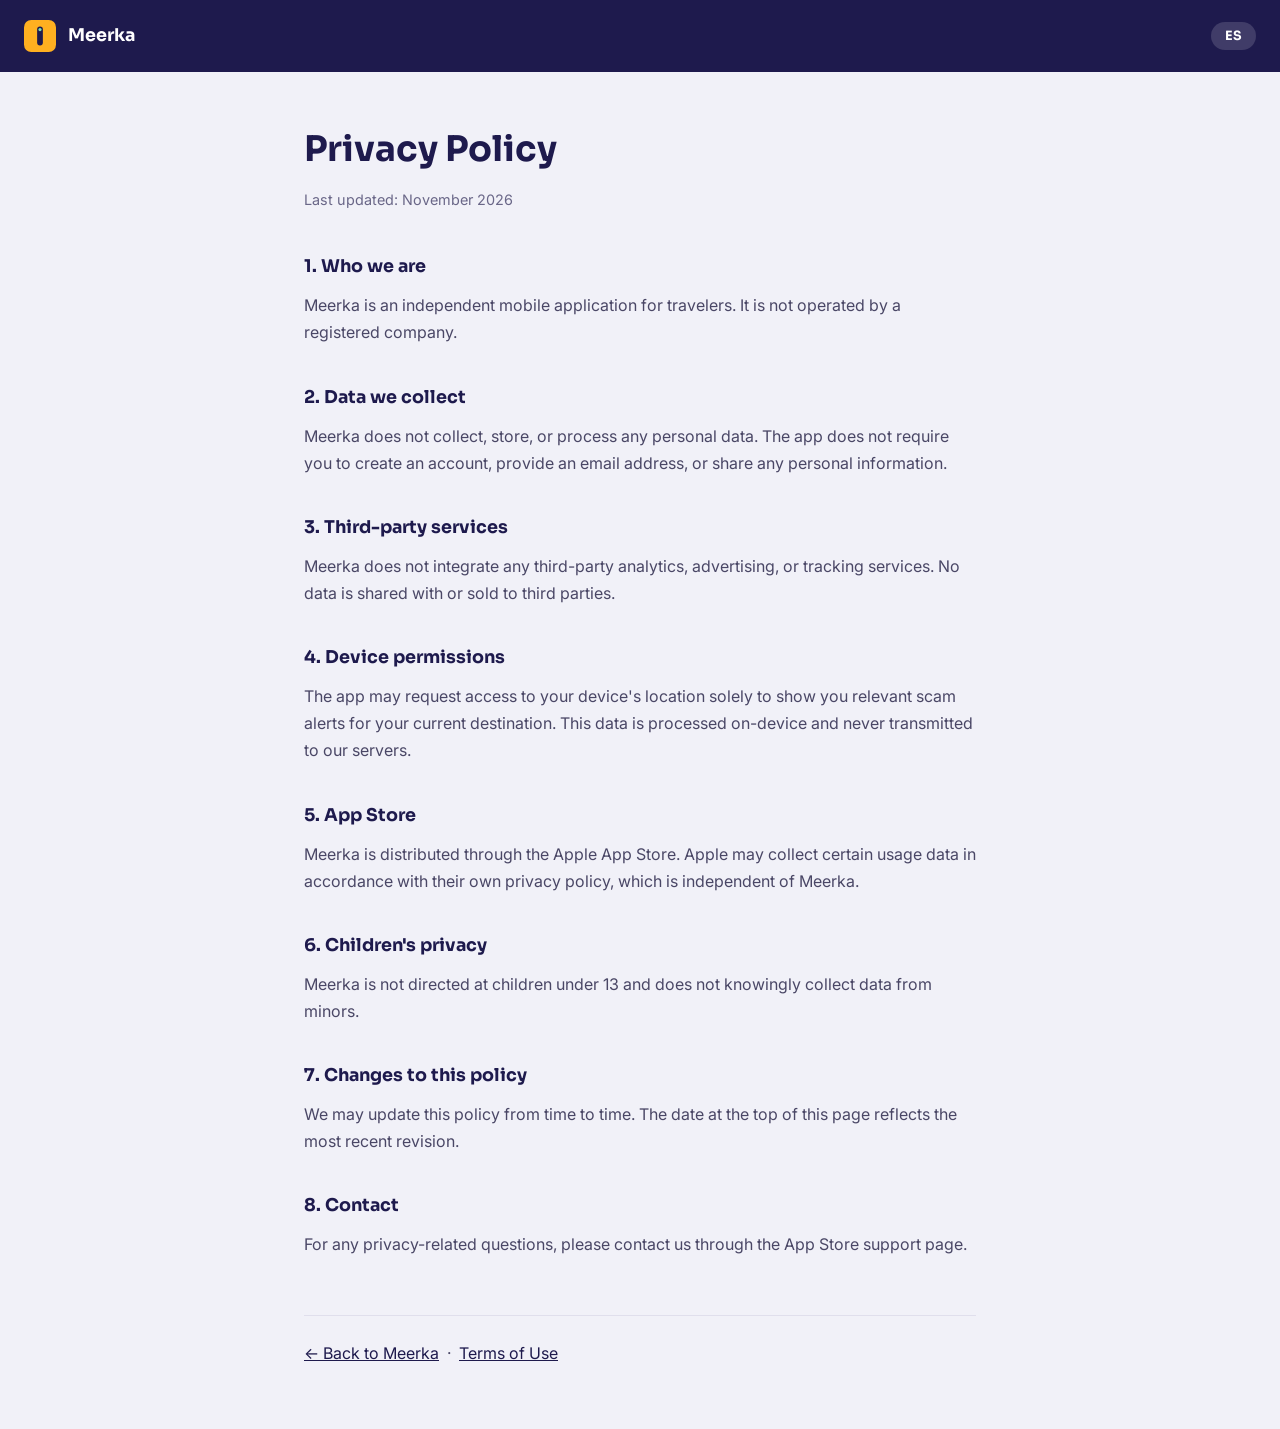
==== privacy.html @ b6d0986c "Add files via upload" ====
﻿<!doctype html>
<html lang="en">
<head>
<meta charset="utf-8">
<meta name="viewport" content="width=device-width, initial-scale=1">
<title>Privacy Policy — Meerka</title>
<meta name="description" content="Meerka Privacy Policy — what data we collect and how we use it.">
<link rel="icon" type="image/svg+xml" href="icon.svg">
<link rel="canonical" href="https://trymeerka.com/privacy.html">
<link rel="preconnect" href="https://fonts.googleapis.com">
<link rel="stylesheet" href="https://fonts.googleapis.com/css2?family=Sora:wght@700&family=Inter:wght@400;500&display=swap">
<style>
  :root {
    --indigo: #1E1A4D; --amber: #FFB020; --mint: #7BE0B0;
    --bg: #F1F1F8; --surface: #fff; --ink: #14122B;
    --muted: #4A4766; --subtle: #6A6788; --divider: #E0DFEC;
  }
  @media (prefers-color-scheme: dark) {
    :root:not([data-theme="light"]) {
      --bg: #0F0D2A; --surface: #1A1740; --ink: #F0EFF8;
      --muted: #C9C6F2; --subtle: #9896C8; --divider: #2E2A6B;
      color-scheme: dark;
    }
  }
  :root[data-theme="dark"] {
    --bg: #0F0D2A; --surface: #1A1740; --ink: #F0EFF8;
    --muted: #C9C6F2; --subtle: #9896C8; --divider: #2E2A6B;
    color-scheme: dark;
  }
  * { box-sizing: border-box; margin: 0; padding: 0; }
  body { font-family: 'Inter', system-ui, sans-serif; background: var(--bg); color: var(--ink); line-height: 1.7; }
  header {
    background: var(--indigo); padding: 20px max(24px, env(safe-area-inset-left, 0px));
    display: flex; align-items: center; gap: 12px;
  }
  header svg { flex-shrink: 0; }
  header a { color: #fff; font-family: 'Sora', system-ui, sans-serif; font-size: 1.1rem; font-weight: 700; text-decoration: none; }
  .lang-toggle {
    margin-left: auto; background: rgba(255,255,255,0.15); border: none; border-radius: 100px;
    color: #fff; font-family: 'Sora', system-ui, sans-serif; font-size: 0.8rem; font-weight: 700;
    padding: 6px 14px; cursor: pointer; transition: background 160ms;
  }
  .lang-toggle:hover { background: rgba(255,255,255,0.25); }
  main {
    max-width: 720px; margin: 0 auto;
    padding: 48px max(24px, env(safe-area-inset-left, 0px));
  }
  h1 { font-family: 'Sora', system-ui, sans-serif; font-size: clamp(1.6rem, 4vw, 2.2rem); color: var(--indigo); margin-bottom: 8px; text-wrap: balance; }
  .meta { color: var(--subtle); font-size: 0.9rem; margin-bottom: 40px; }
  h2 { font-family: 'Sora', system-ui, sans-serif; font-size: 1.1rem; color: var(--indigo); margin: 36px 0 10px; }
  p { color: var(--muted); margin-bottom: 14px; }
  footer { border-top: 1px solid var(--divider); margin-top: 56px; padding-top: 24px; }
  footer a { color: var(--indigo); text-decoration: underline; }
  [lang-block] { display: none; }
  [lang-block].active { display: block; }
</style>
</head>
<body>
<header>
  <svg width="32" height="32" viewBox="0 0 1024 1024" xmlns="http://www.w3.org/2000/svg" aria-hidden="true">
    <rect width="1024" height="1024" rx="230" fill="#FFB020"/>
    <rect x="420" y="210" width="184" height="604" rx="92" fill="#1E1A4D"/>
    <circle cx="512" cy="306" r="50" fill="#7BE0B0"/>
  </svg>
  <a href="/">Meerka</a>
  <button class="lang-toggle" onclick="toggleLang()" id="langBtn">ES</button>
</header>

<main>
  <div lang-block id="en" class="active">
    <h1>Privacy Policy</h1>
    <p class="meta">Last updated: November 2026</p>

    <h2>1. Who we are</h2>
    <p>Meerka is an independent mobile application for travelers. It is not operated by a registered company.</p>

    <h2>2. Data we collect</h2>
    <p>Meerka does not collect, store, or process any personal data. The app does not require you to create an account, provide an email address, or share any personal information.</p>

    <h2>3. Third-party services</h2>
    <p>Meerka does not integrate any third-party analytics, advertising, or tracking services. No data is shared with or sold to third parties.</p>

    <h2>4. Device permissions</h2>
    <p>The app may request access to your device's location solely to show you relevant scam alerts for your current destination. This data is processed on-device and never transmitted to our servers.</p>

    <h2>5. App Store</h2>
    <p>Meerka is distributed through the Apple App Store. Apple may collect certain usage data in accordance with their own privacy policy, which is independent of Meerka.</p>

    <h2>6. Children's privacy</h2>
    <p>Meerka is not directed at children under 13 and does not knowingly collect data from minors.</p>

    <h2>7. Changes to this policy</h2>
    <p>We may update this policy from time to time. The date at the top of this page reflects the most recent revision.</p>

    <h2>8. Contact</h2>
    <p>For any privacy-related questions, please contact us through the App Store support page.</p>

    <footer>
      <p><a href="/">← Back to Meerka</a> &nbsp;·&nbsp; <a href="/terms.html">Terms of Use</a></p>
    </footer>
  </div>

  <div lang-block id="es">
    <h1>Política de Privacidad</h1>
    <p class="meta">Última actualización: noviembre de 2026</p>

    <h2>1. Quiénes somos</h2>
    <p>Meerka es una aplicación móvil independiente para viajeros. No está operada por una empresa registrada.</p>

    <h2>2. Datos que recopilamos</h2>
    <p>Meerka no recopila, almacena ni procesa ningún dato personal. La app no requiere que crees una cuenta, facilites una dirección de correo electrónico ni compartas ninguna información personal.</p>

    <h2>3. Servicios de terceros</h2>
    <p>Meerka no integra ningún servicio de analítica, publicidad ni seguimiento de terceros. No se comparte ni vende ningún dato a terceros.</p>

    <h2>4. Permisos del dispositivo</h2>
    <p>La app puede solicitar acceso a tu ubicación únicamente para mostrarte alertas de timos relevantes para tu destino actual. Este dato se procesa en el dispositivo y nunca se transmite a nuestros servidores.</p>

    <h2>5. App Store</h2>
    <p>Meerka se distribuye a través de la App Store de Apple. Apple puede recopilar ciertos datos de uso de acuerdo con su propia política de privacidad, que es independiente de Meerka.</p>

    <h2>6. Privacidad de menores</h2>
    <p>Meerka no está dirigida a menores de 13 años y no recopila datos de menores de forma consciente.</p>

    <h2>7. Cambios en esta política</h2>
    <p>Podemos actualizar esta política ocasionalmente. La fecha en la parte superior de esta página refleja la revisión más reciente.</p>

    <h2>8. Contacto</h2>
    <p>Para cualquier consulta relacionada con la privacidad, contáctanos a través de la página de soporte de la App Store.</p>

    <footer>
      <p><a href="/">← Volver a Meerka</a> &nbsp;·&nbsp; <a href="/terms.html">Términos de uso</a></p>
    </footer>
  </div>
</main>

<script>
  let lang = localStorage.getItem('meerka-lang') || 'en';
  function applyLang(l) {
    document.getElementById('en').className = l === 'en' ? 'active' : '';
    document.getElementById('es').className = l === 'es' ? 'active' : '';
    document.getElementById('langBtn').textContent = l === 'en' ? 'ES' : 'EN';
    document.documentElement.lang = l;
  }
  function toggleLang() {
    lang = lang === 'en' ? 'es' : 'en';
    localStorage.setItem('meerka-lang', lang);
    applyLang(lang);
  }
  applyLang(lang);
</script>
</body>
</html>
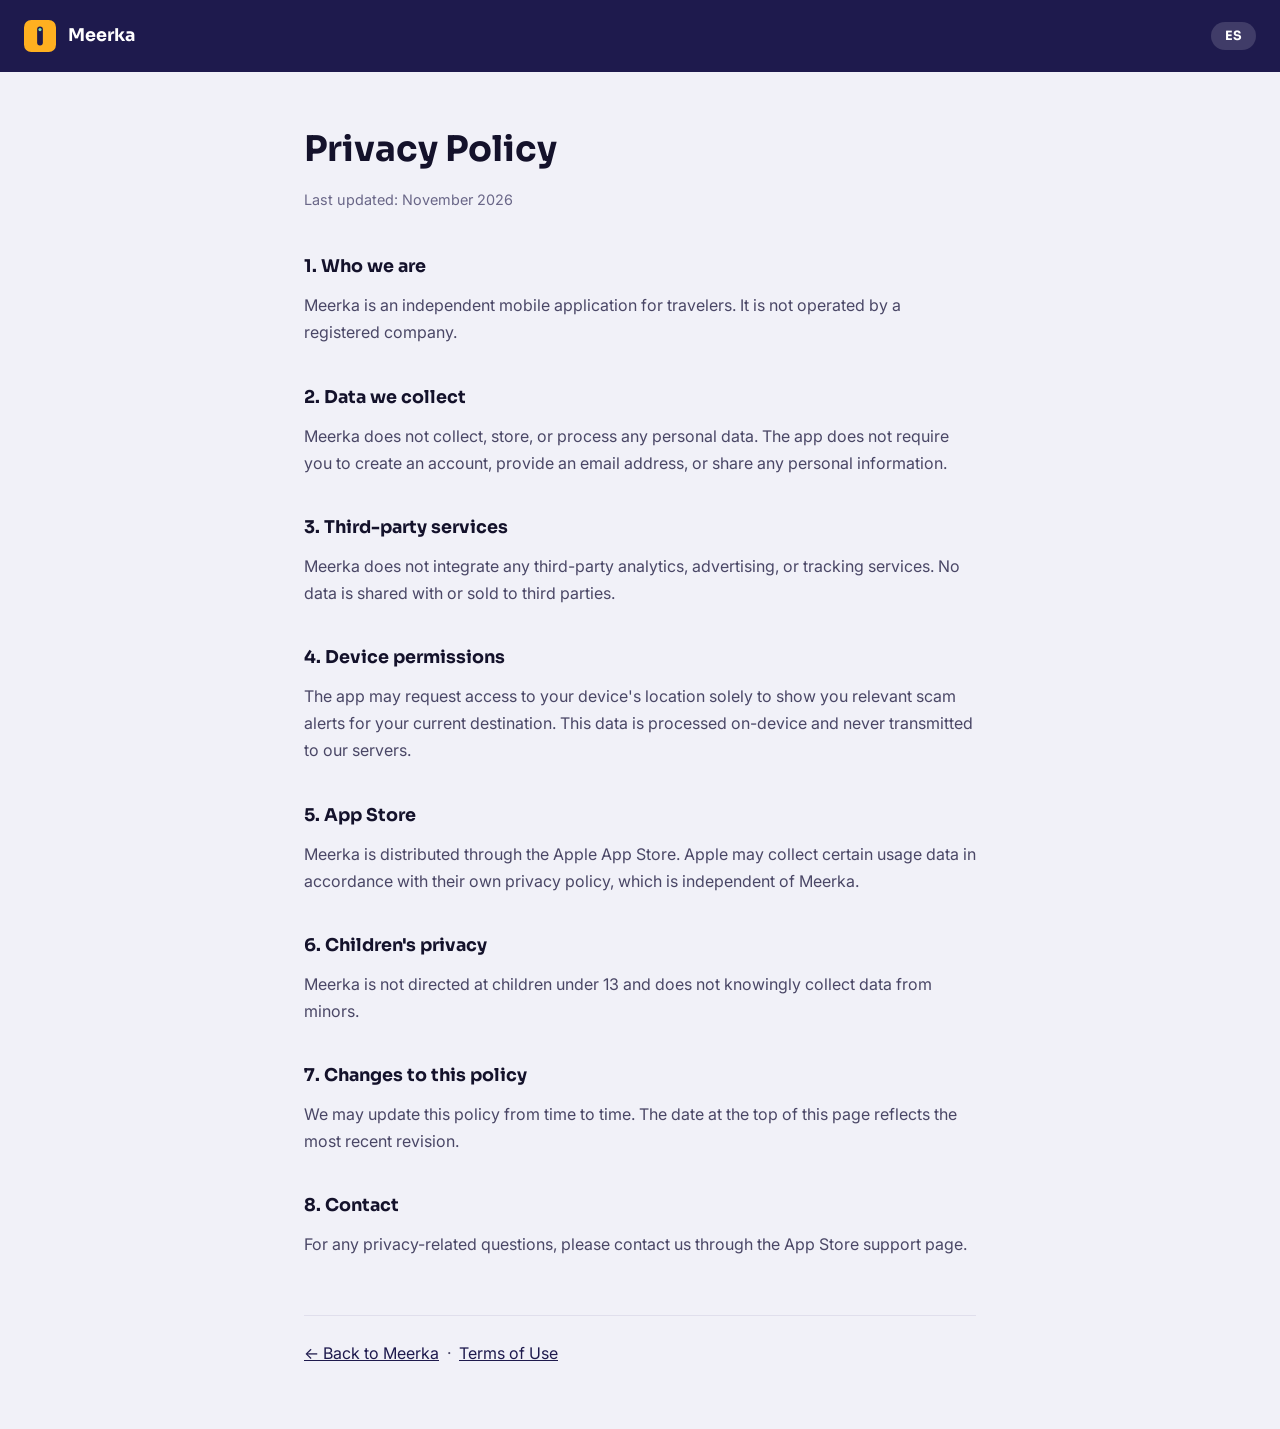
==== commit 3ef8d112: "Add files via upload" ====
--- a/privacy.html
+++ b/privacy.html
@@ -1,10 +1,10 @@
-﻿<!doctype html>
+<!doctype html>
 <html lang="en">
 <head>
 <meta charset="utf-8">
 <meta name="viewport" content="width=device-width, initial-scale=1">
-<title>Privacy Policy — Meerka</title>
-<meta name="description" content="Meerka Privacy Policy — what data we collect and how we use it.">
+<title>Privacy Policy, Meerka</title>
+<meta name="description" content="Meerka Privacy Policy, what data we collect and how we use it.">
 <link rel="icon" type="image/svg+xml" href="icon.svg">
 <link rel="canonical" href="https://trymeerka.com/privacy.html">
 <link rel="preconnect" href="https://fonts.googleapis.com">
@@ -45,9 +45,9 @@
     max-width: 720px; margin: 0 auto;
     padding: 48px max(24px, env(safe-area-inset-left, 0px));
   }
-  h1 { font-family: 'Sora', system-ui, sans-serif; font-size: clamp(1.6rem, 4vw, 2.2rem); color: var(--indigo); margin-bottom: 8px; text-wrap: balance; }
+  h1 { font-family: 'Sora', system-ui, sans-serif; font-size: clamp(1.6rem, 4vw, 2.2rem); color: var(--ink); margin-bottom: 8px; text-wrap: balance; }
   .meta { color: var(--subtle); font-size: 0.9rem; margin-bottom: 40px; }
-  h2 { font-family: 'Sora', system-ui, sans-serif; font-size: 1.1rem; color: var(--indigo); margin: 36px 0 10px; }
+  h2 { font-family: 'Sora', system-ui, sans-serif; font-size: 1.1rem; color: var(--ink); margin: 36px 0 10px; }
   p { color: var(--muted); margin-bottom: 14px; }
   footer { border-top: 1px solid var(--divider); margin-top: 56px; padding-top: 24px; }
   footer a { color: var(--indigo); text-decoration: underline; }
